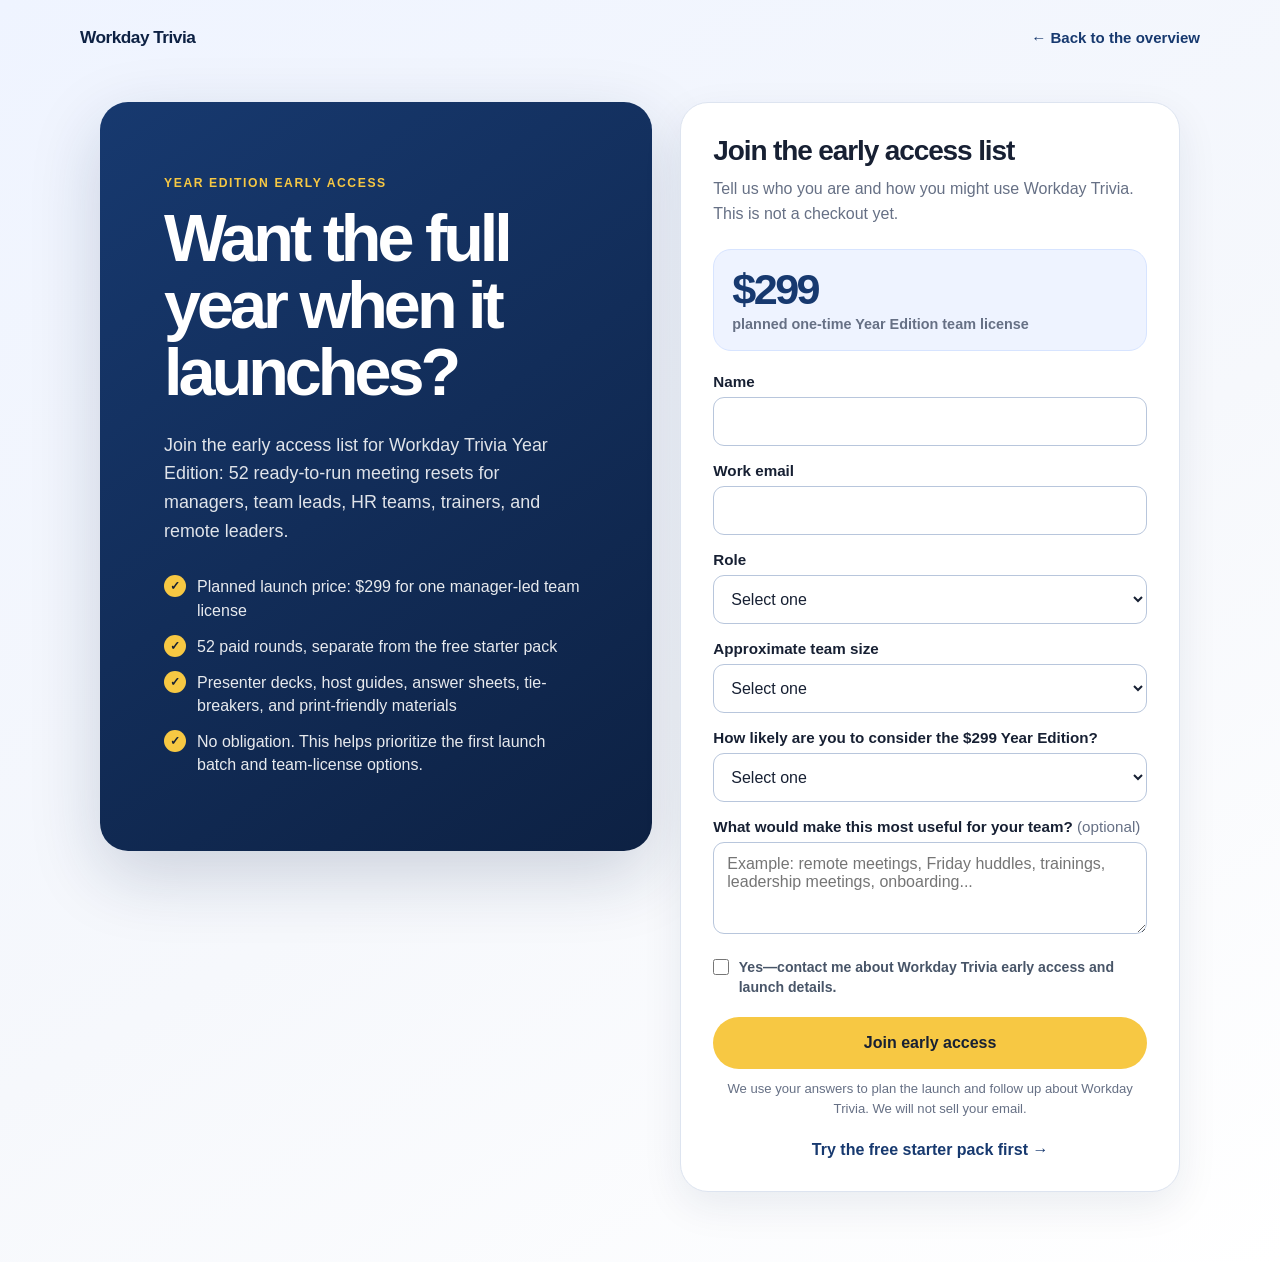
==== early-access.html @ b29cfeb2 "Add early access interest page" ====
<!DOCTYPE html>
<html lang="en">
<head>
  <meta charset="UTF-8" />
  <meta name="viewport" content="width=device-width, initial-scale=1.0" />
  <meta name="robots" content="noindex" />
  <title>Workday Trivia Year Edition Early Access</title>
  <meta name="description" content="Join the early access list for Workday Trivia Year Edition, a 52-week team trivia package for managers and team leaders." />
  <style>
    :root { --ink:#172033; --navy:#17396f; --navy2:#0d2143; --gold:#f7c843; --paper:#f6f8fc; --muted:#667085; --line:#dde4f0; --green:#0f8a57; }
    * { box-sizing:border-box; }
    body { margin:0; min-height:100vh; font-family:Arial,Helvetica,sans-serif; color:var(--ink); background:linear-gradient(150deg,#eff4ff 0%,#f6f8fc 55%,#fff 100%); }
    .nav { width:min(1120px,calc(100% - 40px)); margin:0 auto; min-height:74px; display:flex; justify-content:space-between; align-items:center; gap:18px; }
    .brand { color:var(--navy2); text-decoration:none; font-size:1.08rem; font-weight:900; letter-spacing:-.03em; }
    .back { color:var(--navy); text-decoration:none; font-size:.94rem; font-weight:800; }
    main { width:min(1080px,calc(100% - 40px)); margin:28px auto 70px; display:grid; grid-template-columns:minmax(0,1.05fr) minmax(330px,.95fr); gap:28px; align-items:start; }
    .intro { padding:clamp(34px,7vw,74px) clamp(28px,6vw,64px); border-radius:28px; color:#fff; background:linear-gradient(145deg,var(--navy),var(--navy2)); box-shadow:0 24px 70px rgba(16,40,79,.18); }
    .eyebrow { margin:0 0 15px; color:var(--gold); text-transform:uppercase; letter-spacing:.13em; font-size:.76rem; font-weight:900; }
    h1 { max-width:640px; margin:0; font-size:clamp(2.45rem,5.2vw,4.65rem); line-height:1.01; letter-spacing:-.06em; }
    .lead { max-width:610px; margin:24px 0 0; color:rgba(255,255,255,.87); font-size:1.12rem; line-height:1.6; }
    .benefits { margin:30px 0 0; padding:0; list-style:none; display:grid; gap:13px; }
    .benefits li { display:flex; gap:11px; align-items:flex-start; color:rgba(255,255,255,.9); line-height:1.45; }
    .check { width:22px; height:22px; flex:none; display:grid; place-items:center; border-radius:50%; color:var(--ink); background:var(--gold); font-size:.78rem; font-weight:900; }
    .card { align-self:start; padding:32px; border:1px solid var(--line); border-radius:28px; background:#fff; box-shadow:0 14px 40px rgba(16,40,79,.08); }
    .card h2 { margin:0; font-size:1.75rem; letter-spacing:-.04em; }
    .card > p { margin:10px 0 22px; color:var(--muted); line-height:1.55; }
    .price { margin:0 0 22px; padding:18px; border:1px solid #d7e4ff; border-radius:18px; background:#eef3ff; }
    .price strong { display:block; color:var(--navy); font-size:2.7rem; letter-spacing:-.06em; line-height:1; }
    .price span { display:block; margin-top:5px; color:var(--muted); font-size:.9rem; font-weight:800; }
    label { display:block; margin:16px 0 7px; font-weight:800; font-size:.95rem; }
    input,select,textarea { width:100%; min-height:49px; padding:12px 13px; border:1px solid #b8c6dc; border-radius:11px; color:var(--ink); background:#fff; font:inherit; }
    textarea { min-height:92px; resize:vertical; }
    input:focus,select:focus,textarea:focus { outline:3px solid rgba(23,57,111,.16); border-color:var(--navy); }
    .consent { display:flex; gap:10px; align-items:flex-start; margin:19px 0; color:#485568; font-size:.88rem; line-height:1.45; }
    .consent input { width:18px; min-height:18px; margin:1px 0 0; }
    button { width:100%; min-height:52px; border:0; border-radius:999px; padding:13px 18px; color:var(--ink); background:var(--gold); cursor:pointer; font:inherit; font-weight:900; font-size:1rem; }
    .small { margin:15px 0 0; color:var(--muted); font-size:.82rem; line-height:1.45; text-align:center; }
    .secondary-link { display:block; margin-top:22px; color:var(--navy); font-weight:800; text-align:center; text-decoration:none; }
    @media (max-width:840px) { main { grid-template-columns:1fr; margin-top:4px; } .intro { padding:48px 30px; } }
  </style>
</head>
<body>
  <nav class="nav" aria-label="Primary navigation">
    <a href="index.html" class="brand">Workday Trivia</a>
    <a href="index.html" class="back">← Back to the overview</a>
  </nav>

  <main>
    <section class="intro">
      <p class="eyebrow">Year Edition early access</p>
      <h1>Want the full year when it launches?</h1>
      <p class="lead">Join the early access list for Workday Trivia Year Edition: 52 ready-to-run meeting resets for managers, team leads, HR teams, trainers, and remote leaders.</p>
      <ul class="benefits">
        <li><span class="check">✓</span><span>Planned launch price: $299 for one manager-led team license</span></li>
        <li><span class="check">✓</span><span>52 paid rounds, separate from the free starter pack</span></li>
        <li><span class="check">✓</span><span>Presenter decks, host guides, answer sheets, tie-breakers, and print-friendly materials</span></li>
        <li><span class="check">✓</span><span>No obligation. This helps prioritize the first launch batch and team-license options.</span></li>
      </ul>
    </section>

    <section class="card" aria-labelledby="form-title">
      <h2 id="form-title">Join the early access list</h2>
      <p>Tell us who you are and how you might use Workday Trivia. This is not a checkout yet.</p>
      <div class="price">
        <strong>$299</strong>
        <span>planned one-time Year Edition team license</span>
      </div>
      <form action="https://formsubmit.co/joshua.mcguire.tn@gmail.com" method="POST">
        <input type="hidden" name="_subject" value="Workday Trivia Year Edition early access" />
        <input type="hidden" name="_next" value="https://joshuamcguiretn.github.io/workday-trivia/early-access-thanks.html" />
        <input type="hidden" name="_template" value="table" />
        <input type="hidden" name="_autoresponse" value="Thanks for joining the Workday Trivia Year Edition early access list. The Year Edition is planned as 52 ready-to-run team meeting resets, separate from the free starter pack. You can try the free starter pack here: https://joshuamcguiretn.github.io/workday-trivia/get-starter-pack.html" />

        <label for="name">Name</label>
        <input id="name" name="name" type="text" autocomplete="name" required />

        <label for="email">Work email</label>
        <input id="email" name="email" type="email" autocomplete="email" required />

        <label for="role">Role</label>
        <select id="role" name="role" required>
          <option value="">Select one</option>
          <option>Manager or supervisor</option>
          <option>HR or people leader</option>
          <option>Trainer or facilitator</option>
          <option>Remote team leader</option>
          <option>Business owner</option>
          <option>Other</option>
        </select>

        <label for="team_size">Approximate team size</label>
        <select id="team_size" name="team_size" required>
          <option value="">Select one</option>
          <option>2–5 people</option>
          <option>6–15 people</option>
          <option>16–30 people</option>
          <option>31–75 people</option>
          <option>76+ people</option>
        </select>

        <label for="interest">How likely are you to consider the $299 Year Edition?</label>
        <select id="interest" name="purchase_interest" required>
          <option value="">Select one</option>
          <option>Very likely if the sample is good</option>
          <option>Maybe — I need to review the sample first</option>
          <option>I am mainly interested in the free pack</option>
          <option>I need broader organization licensing</option>
        </select>

        <label for="notes">What would make this most useful for your team? <span style="font-weight:400;color:#667085;">(optional)</span></label>
        <textarea id="notes" name="notes" placeholder="Example: remote meetings, Friday huddles, trainings, leadership meetings, onboarding..."></textarea>

        <label class="consent" for="updates"><input id="updates" name="contact_permission" type="checkbox" value="Yes, you may contact me about Workday Trivia" required /><span>Yes—contact me about Workday Trivia early access and launch details.</span></label>

        <button type="submit">Join early access</button>
      </form>
      <p class="small">We use your answers to plan the launch and follow up about Workday Trivia. We will not sell your email.</p>
      <a class="secondary-link" href="get-starter-pack.html">Try the free starter pack first →</a>
    </section>
  </main>
</body>
</html>
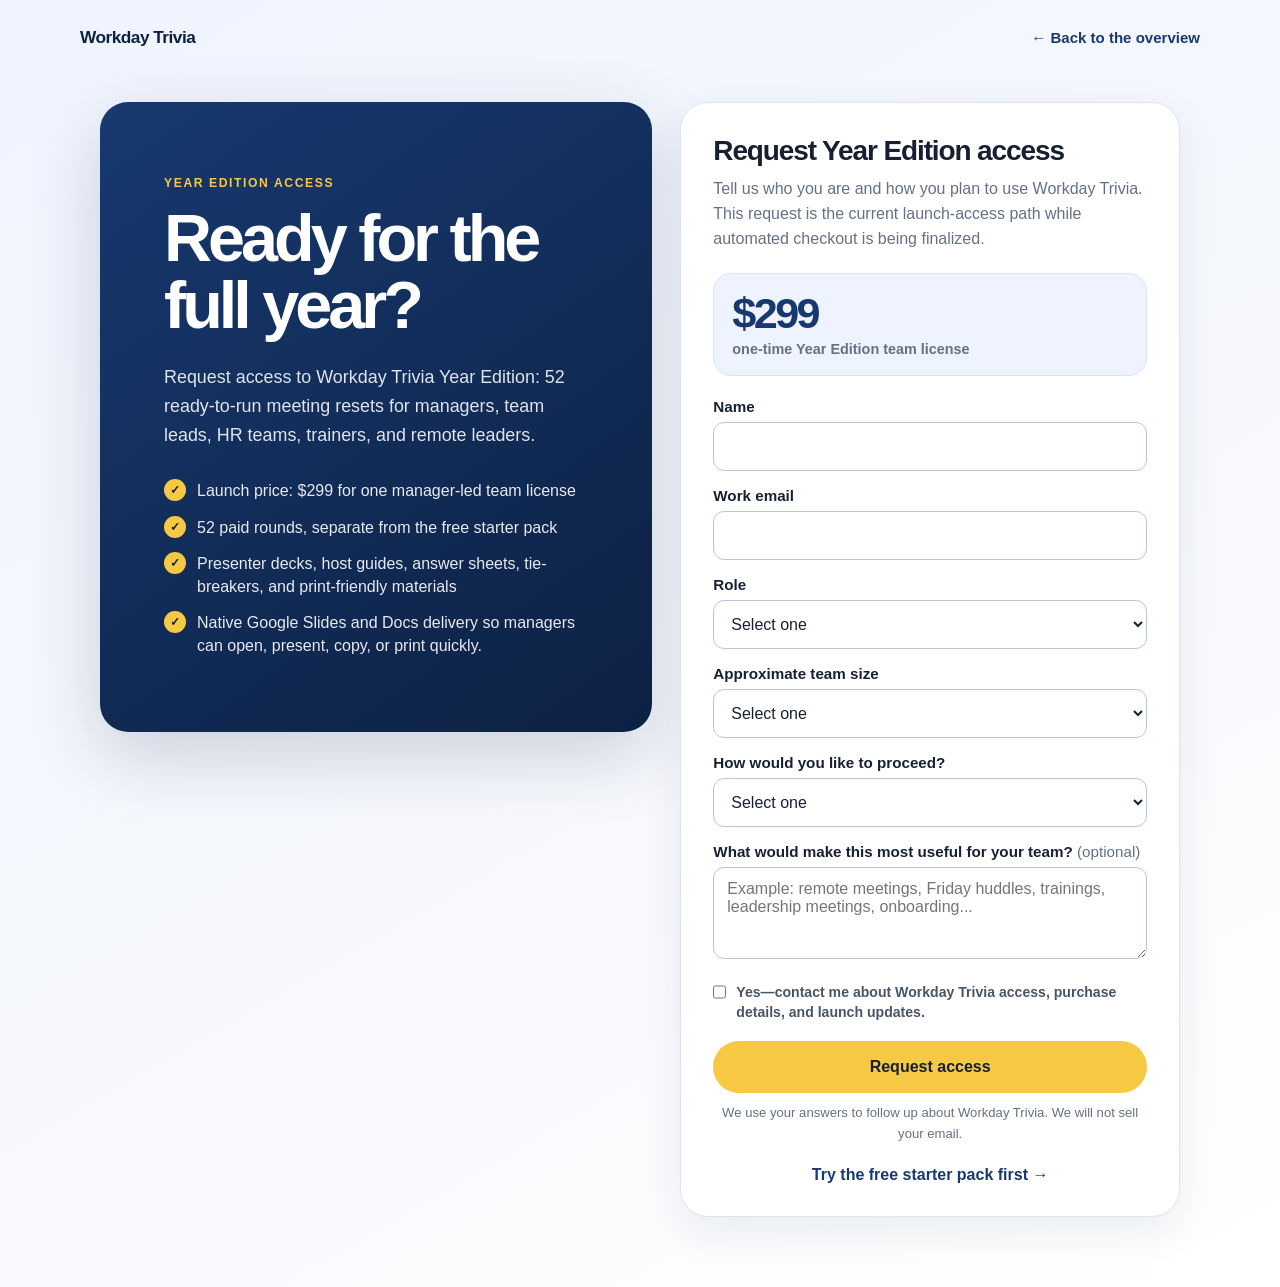
==== commit e8a33263: "Update Year Edition access request page" ====
--- a/early-access.html
+++ b/early-access.html
@@ -4,8 +4,8 @@
   <meta charset="UTF-8" />
   <meta name="viewport" content="width=device-width, initial-scale=1.0" />
   <meta name="robots" content="noindex" />
-  <title>Workday Trivia Year Edition Early Access</title>
-  <meta name="description" content="Join the early access list for Workday Trivia Year Edition, a 52-week team trivia package for managers and team leaders." />
+  <title>Request Workday Trivia Year Edition Access</title>
+  <meta name="description" content="Request access to Workday Trivia Year Edition, a 52-week team trivia package for managers and team leaders." />
   <style>
     :root { --ink:#172033; --navy:#17396f; --navy2:#0d2143; --gold:#f7c843; --paper:#f6f8fc; --muted:#667085; --line:#dde4f0; --green:#0f8a57; }
     * { box-sizing:border-box; }
@@ -47,29 +47,29 @@
 
   <main>
     <section class="intro">
-      <p class="eyebrow">Year Edition early access</p>
-      <h1>Want the full year when it launches?</h1>
-      <p class="lead">Join the early access list for Workday Trivia Year Edition: 52 ready-to-run meeting resets for managers, team leads, HR teams, trainers, and remote leaders.</p>
+      <p class="eyebrow">Year Edition access</p>
+      <h1>Ready for the full year?</h1>
+      <p class="lead">Request access to Workday Trivia Year Edition: 52 ready-to-run meeting resets for managers, team leads, HR teams, trainers, and remote leaders.</p>
       <ul class="benefits">
-        <li><span class="check">✓</span><span>Planned launch price: $299 for one manager-led team license</span></li>
+        <li><span class="check">✓</span><span>Launch price: $299 for one manager-led team license</span></li>
         <li><span class="check">✓</span><span>52 paid rounds, separate from the free starter pack</span></li>
         <li><span class="check">✓</span><span>Presenter decks, host guides, answer sheets, tie-breakers, and print-friendly materials</span></li>
-        <li><span class="check">✓</span><span>No obligation. This helps prioritize the first launch batch and team-license options.</span></li>
+        <li><span class="check">✓</span><span>Native Google Slides and Docs delivery so managers can open, present, copy, or print quickly.</span></li>
       </ul>
     </section>
 
     <section class="card" aria-labelledby="form-title">
-      <h2 id="form-title">Join the early access list</h2>
-      <p>Tell us who you are and how you might use Workday Trivia. This is not a checkout yet.</p>
+      <h2 id="form-title">Request Year Edition access</h2>
+      <p>Tell us who you are and how you plan to use Workday Trivia. This request is the current launch-access path while automated checkout is being finalized.</p>
       <div class="price">
         <strong>$299</strong>
-        <span>planned one-time Year Edition team license</span>
+        <span>one-time Year Edition team license</span>
       </div>
       <form action="https://formsubmit.co/joshua.mcguire.tn@gmail.com" method="POST">
-        <input type="hidden" name="_subject" value="Workday Trivia Year Edition early access" />
+        <input type="hidden" name="_subject" value="Workday Trivia Year Edition access request" />
         <input type="hidden" name="_next" value="https://joshuamcguiretn.github.io/workday-trivia/early-access-thanks.html" />
         <input type="hidden" name="_template" value="table" />
-        <input type="hidden" name="_autoresponse" value="Thanks for joining the Workday Trivia Year Edition early access list. The Year Edition is planned as 52 ready-to-run team meeting resets, separate from the free starter pack. You can try the free starter pack here: https://joshuamcguiretn.github.io/workday-trivia/get-starter-pack.html" />
+        <input type="hidden" name="_autoresponse" value="Thanks for requesting Workday Trivia Year Edition access. The Year Edition includes 52 ready-to-run team meeting resets, delivered in native Google Slides and Docs format. We will follow up with purchase and access details. You can try the free starter pack here: https://joshuamcguiretn.github.io/workday-trivia/get-starter-pack.html" />
 
         <label for="name">Name</label>
         <input id="name" name="name" type="text" autocomplete="name" required />
@@ -98,25 +98,25 @@
           <option>76+ people</option>
         </select>
 
-        <label for="interest">How likely are you to consider the $299 Year Edition?</label>
+        <label for="interest">How would you like to proceed?</label>
         <select id="interest" name="purchase_interest" required>
           <option value="">Select one</option>
-          <option>Very likely if the sample is good</option>
-          <option>Maybe — I need to review the sample first</option>
-          <option>I am mainly interested in the free pack</option>
+          <option>I want purchase/access details for the $299 Year Edition</option>
+          <option>I need to review the free sample first</option>
           <option>I need broader organization licensing</option>
+          <option>I have a question before buying</option>
         </select>
 
         <label for="notes">What would make this most useful for your team? <span style="font-weight:400;color:#667085;">(optional)</span></label>
         <textarea id="notes" name="notes" placeholder="Example: remote meetings, Friday huddles, trainings, leadership meetings, onboarding..."></textarea>
 
-        <label class="consent" for="updates"><input id="updates" name="contact_permission" type="checkbox" value="Yes, you may contact me about Workday Trivia" required /><span>Yes—contact me about Workday Trivia early access and launch details.</span></label>
+        <label class="consent" for="updates"><input id="updates" name="contact_permission" type="checkbox" value="Yes, you may contact me about Workday Trivia" required /><span>Yes—contact me about Workday Trivia access, purchase details, and launch updates.</span></label>
 
-        <button type="submit">Join early access</button>
+        <button type="submit">Request access</button>
       </form>
-      <p class="small">We use your answers to plan the launch and follow up about Workday Trivia. We will not sell your email.</p>
+      <p class="small">We use your answers to follow up about Workday Trivia. We will not sell your email.</p>
       <a class="secondary-link" href="get-starter-pack.html">Try the free starter pack first →</a>
     </section>
   </main>
 </body>
-</html>
+</html>
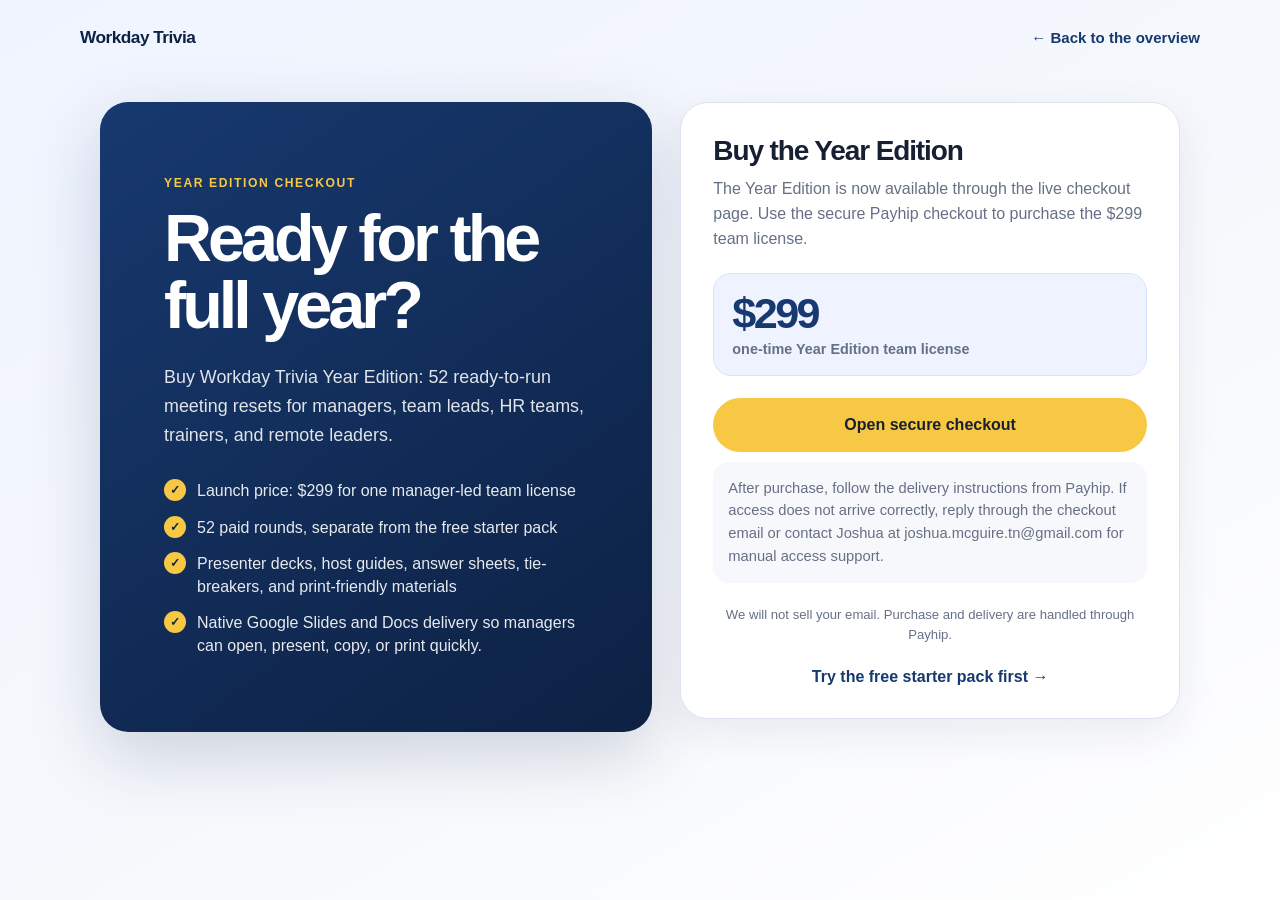
==== commit 6e06392a: "Replace request access form with live Payhip checkout CTA" ====
--- a/early-access.html
+++ b/early-access.html
@@ -4,8 +4,8 @@
   <meta charset="UTF-8" />
   <meta name="viewport" content="width=device-width, initial-scale=1.0" />
   <meta name="robots" content="noindex" />
-  <title>Request Workday Trivia Year Edition Access</title>
-  <meta name="description" content="Request access to Workday Trivia Year Edition, a 52-week team trivia package for managers and team leaders." />
+  <title>Buy Workday Trivia Year Edition</title>
+  <meta name="description" content="Buy Workday Trivia Year Edition, a 52-week team trivia package for managers and team leaders." />
   <style>
     :root { --ink:#172033; --navy:#17396f; --navy2:#0d2143; --gold:#f7c843; --paper:#f6f8fc; --muted:#667085; --line:#dde4f0; --green:#0f8a57; }
     * { box-sizing:border-box; }
@@ -27,15 +27,10 @@
     .price { margin:0 0 22px; padding:18px; border:1px solid #d7e4ff; border-radius:18px; background:#eef3ff; }
     .price strong { display:block; color:var(--navy); font-size:2.7rem; letter-spacing:-.06em; line-height:1; }
     .price span { display:block; margin-top:5px; color:var(--muted); font-size:.9rem; font-weight:800; }
-    label { display:block; margin:16px 0 7px; font-weight:800; font-size:.95rem; }
-    input,select,textarea { width:100%; min-height:49px; padding:12px 13px; border:1px solid #b8c6dc; border-radius:11px; color:var(--ink); background:#fff; font:inherit; }
-    textarea { min-height:92px; resize:vertical; }
-    input:focus,select:focus,textarea:focus { outline:3px solid rgba(23,57,111,.16); border-color:var(--navy); }
-    .consent { display:flex; gap:10px; align-items:flex-start; margin:19px 0; color:#485568; font-size:.88rem; line-height:1.45; }
-    .consent input { width:18px; min-height:18px; margin:1px 0 0; }
-    button { width:100%; min-height:52px; border:0; border-radius:999px; padding:13px 18px; color:var(--ink); background:var(--gold); cursor:pointer; font:inherit; font-weight:900; font-size:1rem; }
+    .button { display:flex; align-items:center; justify-content:center; width:100%; min-height:54px; border-radius:999px; padding:14px 18px; color:var(--ink); background:var(--gold); text-decoration:none; font-weight:900; font-size:1rem; }
     .small { margin:15px 0 0; color:var(--muted); font-size:.82rem; line-height:1.45; text-align:center; }
     .secondary-link { display:block; margin-top:22px; color:var(--navy); font-weight:800; text-align:center; text-decoration:none; }
+    .support { margin-top:18px; padding:15px; border-radius:16px; background:#f6f8fc; color:#485568; line-height:1.45; font-size:.92rem; }
     @media (max-width:840px) { main { grid-template-columns:1fr; margin-top:4px; } .intro { padding:48px 30px; } }
   </style>
 </head>
@@ -47,9 +42,9 @@
 
   <main>
     <section class="intro">
-      <p class="eyebrow">Year Edition access</p>
+      <p class="eyebrow">Year Edition checkout</p>
       <h1>Ready for the full year?</h1>
-      <p class="lead">Request access to Workday Trivia Year Edition: 52 ready-to-run meeting resets for managers, team leads, HR teams, trainers, and remote leaders.</p>
+      <p class="lead">Buy Workday Trivia Year Edition: 52 ready-to-run meeting resets for managers, team leads, HR teams, trainers, and remote leaders.</p>
       <ul class="benefits">
         <li><span class="check">✓</span><span>Launch price: $299 for one manager-led team license</span></li>
         <li><span class="check">✓</span><span>52 paid rounds, separate from the free starter pack</span></li>
@@ -58,63 +53,16 @@
       </ul>
     </section>
 
-    <section class="card" aria-labelledby="form-title">
-      <h2 id="form-title">Request Year Edition access</h2>
-      <p>Tell us who you are and how you plan to use Workday Trivia. This request is the current launch-access path while automated checkout is being finalized.</p>
+    <section class="card" aria-labelledby="checkout-title">
+      <h2 id="checkout-title">Buy the Year Edition</h2>
+      <p>The Year Edition is now available through the live checkout page. Use the secure Payhip checkout to purchase the $299 team license.</p>
       <div class="price">
         <strong>$299</strong>
         <span>one-time Year Edition team license</span>
       </div>
-      <form action="https://formsubmit.co/joshua.mcguire.tn@gmail.com" method="POST">
-        <input type="hidden" name="_subject" value="Workday Trivia Year Edition access request" />
-        <input type="hidden" name="_next" value="https://joshuamcguiretn.github.io/workday-trivia/early-access-thanks.html" />
-        <input type="hidden" name="_template" value="table" />
-        <input type="hidden" name="_autoresponse" value="Thanks for requesting Workday Trivia Year Edition access. The Year Edition includes 52 ready-to-run team meeting resets, delivered in native Google Slides and Docs format. We will follow up with purchase and access details. You can try the free starter pack here: https://joshuamcguiretn.github.io/workday-trivia/get-starter-pack.html" />
-
-        <label for="name">Name</label>
-        <input id="name" name="name" type="text" autocomplete="name" required />
-
-        <label for="email">Work email</label>
-        <input id="email" name="email" type="email" autocomplete="email" required />
-
-        <label for="role">Role</label>
-        <select id="role" name="role" required>
-          <option value="">Select one</option>
-          <option>Manager or supervisor</option>
-          <option>HR or people leader</option>
-          <option>Trainer or facilitator</option>
-          <option>Remote team leader</option>
-          <option>Business owner</option>
-          <option>Other</option>
-        </select>
-
-        <label for="team_size">Approximate team size</label>
-        <select id="team_size" name="team_size" required>
-          <option value="">Select one</option>
-          <option>2–5 people</option>
-          <option>6–15 people</option>
-          <option>16–30 people</option>
-          <option>31–75 people</option>
-          <option>76+ people</option>
-        </select>
-
-        <label for="interest">How would you like to proceed?</label>
-        <select id="interest" name="purchase_interest" required>
-          <option value="">Select one</option>
-          <option>I want purchase/access details for the $299 Year Edition</option>
-          <option>I need to review the free sample first</option>
-          <option>I need broader organization licensing</option>
-          <option>I have a question before buying</option>
-        </select>
-
-        <label for="notes">What would make this most useful for your team? <span style="font-weight:400;color:#667085;">(optional)</span></label>
-        <textarea id="notes" name="notes" placeholder="Example: remote meetings, Friday huddles, trainings, leadership meetings, onboarding..."></textarea>
-
-        <label class="consent" for="updates"><input id="updates" name="contact_permission" type="checkbox" value="Yes, you may contact me about Workday Trivia" required /><span>Yes—contact me about Workday Trivia access, purchase details, and launch updates.</span></label>
-
-        <button type="submit">Request access</button>
-      </form>
-      <p class="small">We use your answers to follow up about Workday Trivia. We will not sell your email.</p>
+      <a class="button" href="https://payhip.com/b/7ZrlR">Open secure checkout</a>
+      <p class="support">After purchase, follow the delivery instructions from Payhip. If access does not arrive correctly, reply through the checkout email or contact Joshua at joshua.mcguire.tn@gmail.com for manual access support.</p>
+      <p class="small">We will not sell your email. Purchase and delivery are handled through Payhip.</p>
       <a class="secondary-link" href="get-starter-pack.html">Try the free starter pack first →</a>
     </section>
   </main>
